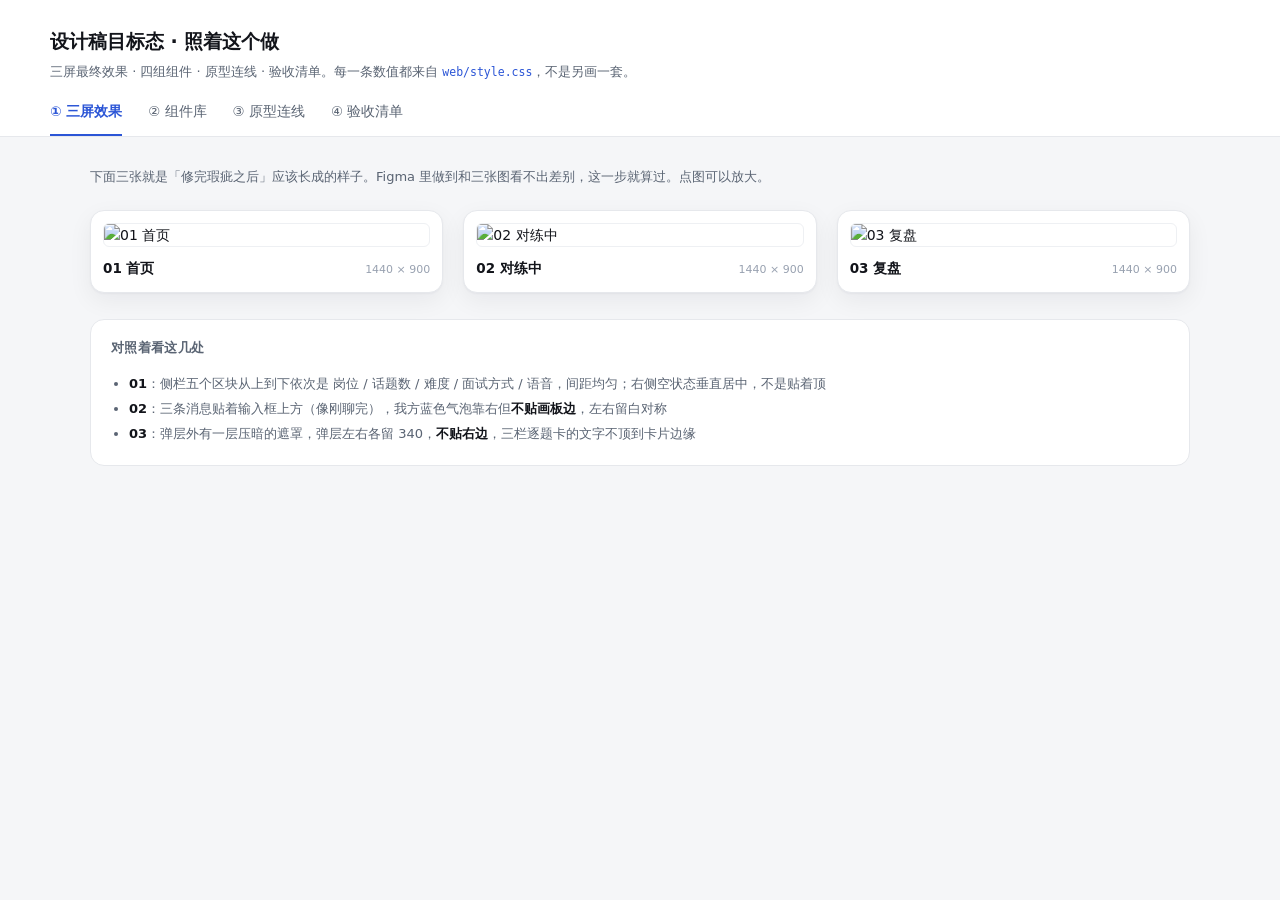
==== dev/目标效果.src.html @ 5d8ef926 "docs(figma): 修正 tagline 误加题号；组件库 Button 收敛为 4 个变体" ====
<!DOCTYPE html>
<html lang="zh-CN">
<head>
<meta charset="utf-8">
<meta name="viewport" content="width=device-width, initial-scale=1">
<title>设计稿目标态 · 面试陪练 Agent</title>
<style>
  :root{
    --bg:#f5f6f8; --panel:#fff; --line:#e6e8ec; --line2:#eef0f3;
    --ink:#12141a; --ink2:#5a6473; --ink3:#98a1b0;
    --accent:#2b55d6; --accent-soft:#eef2ff;
    --amber:#a16207; --amber-bg:#fef7e0;
    --violet:#6d28d9; --violet-bg:#f4ecff;
    --green:#067a5b; --green-bg:#e3f7ef;
    --gray:#4b5563; --gray-bg:#eef0f3;
    --red:#b42318;
    --shadow:0 1px 2px rgba(16,24,40,.04), 0 8px 24px rgba(16,24,40,.06);
  }
  *{box-sizing:border-box}
  html,body{margin:0; padding:0}
  body{
    background:var(--bg); color:var(--ink);
    font-family:"PingFang SC","Microsoft YaHei","Segoe UI",system-ui,sans-serif;
    font-size:14px; line-height:1.6; -webkit-font-smoothing:antialiased;
  }

  header{
    background:var(--panel); border-bottom:1px solid var(--line);
    padding:26px 40px 0;
  }
  .head-in{max-width:1180px; margin:0 auto}
  header h1{font-size:19px; font-weight:600; margin:0}
  header p{color:var(--ink2); font-size:13px; margin:6px 0 0}
  .tabs{display:flex; gap:26px; max-width:1180px; margin:20px auto 0}
  .tabs button{
    background:none; border:none; padding:0 0 13px; cursor:pointer;
    font-family:inherit; font-size:13.5px; color:var(--ink2);
    border-bottom:2px solid transparent; transition:.15s;
  }
  .tabs button:hover{color:var(--ink)}
  .tabs button.on{color:var(--accent); border-bottom-color:var(--accent); font-weight:600}

  main{max-width:1180px; margin:0 auto; padding:30px 40px 80px}
  section{display:none}
  section.on{display:block}
  .lead{color:var(--ink2); font-size:13px; margin:0 0 22px; max-width:760px}

  .shots{display:grid; grid-template-columns:repeat(3,1fr); gap:20px}
  .shot{
    background:var(--panel); border:1px solid var(--line); border-radius:14px;
    padding:12px; box-shadow:var(--shadow); cursor:zoom-in; transition:.18s;
  }
  .shot:hover{transform:translateY(-2px); border-color:#c9d2e6}
  .shot img{width:100%; height:auto; display:block; border-radius:6px; border:1px solid var(--line2)}
  .shot .cap{display:flex; align-items:baseline; gap:8px; margin-top:11px}
  .shot .cap b{font-size:13.5px; font-weight:600}
  .shot .cap span{font-size:11px; color:var(--ink3); margin-left:auto}

  .checks{margin-top:26px; background:var(--panel); border:1px solid var(--line); border-radius:14px; padding:18px 20px}
  .checks h3{font-size:13px; font-weight:600; margin:0 0 12px; color:var(--ink2); letter-spacing:.3px}
  .checks ul{margin:0; padding-left:18px; color:var(--ink2); font-size:13px; line-height:1.95}
  .checks b{color:var(--ink); font-weight:600}

  .spec{
    background:var(--panel); border:1px solid var(--line); border-radius:14px;
    padding:20px 22px; margin-bottom:18px;
  }
  .spec-h{display:flex; align-items:baseline; gap:10px; margin-bottom:18px}
  .spec-h b{font-size:15px; font-weight:600}
  .spec-h span{font-size:12px; color:var(--ink3)}
  .spec-h code{font-family:ui-monospace,Consolas,monospace; font-size:11.5px; color:var(--accent); background:var(--accent-soft); padding:2px 7px; border-radius:5px; margin-left:auto}
  .items{display:flex; flex-wrap:wrap; gap:26px; align-items:flex-start}
  .item{display:flex; flex-direction:column; gap:9px}
  .item i{font-style:normal; font-size:11px; color:var(--ink3); letter-spacing:.2px}
  .item.wide{width:100%}

  .btn{font-family:inherit; cursor:default; transition:none}
  .btn.primary{
    background:var(--accent); color:#fff; border:none; border-radius:10px;
    padding:11px 26px; font-size:13.5px; font-weight:600;
  }
  .btn.primary[disabled]{background:#b9c2d6}
  .btn.ghost{
    background:#fff; color:var(--ink2); border:1px solid var(--line);
    border-radius:10px; height:46px; padding:0 15px; font-size:13px;
  }
  .btn.ghost.on{background:var(--amber-bg); border-color:#f0d9a8; color:var(--amber)}
  .btn.ghost.danger{color:var(--red); border-color:#f2d4d1}
  .btn.mini{
    background:#fff; color:var(--ink2); border:1px solid var(--line);
    border-radius:9px; height:33px; padding:0 9px; font-size:11.5px;
  }
  .btn.mini.on{background:var(--accent-soft); border-color:#c5d2f8; color:var(--accent)}

  .seg{display:grid; gap:5px; width:190px}
  .seg.c3{grid-template-columns:repeat(3,1fr)}
  .seg.c4{grid-template-columns:repeat(4,1fr)}
  .seg button{
    font-family:inherit; border:1px solid var(--line); background:#fff; color:var(--ink2);
    border-radius:9px; padding:8px 4px; font-size:12px; cursor:default;
  }
  .seg.c4 button{padding:7px 0}
  .seg button.on{background:var(--accent-soft); border-color:#c5d2f8; color:var(--accent); font-weight:600}

  .chatbox{display:flex; flex-direction:column; gap:18px; width:100%; max-width:640px}
  .msg{display:flex; gap:10px}
  .msg.me{flex-direction:row-reverse}
  .avatar{
    width:30px; height:30px; flex:none; border-radius:9px;
    display:grid; place-items:center; font-size:11.5px; font-weight:600;
  }
  .msg.agent .avatar{background:#eef1f6; color:#435066}
  .msg.me .avatar{background:var(--accent-soft); color:var(--accent)}
  .col{min-width:0; max-width:78%; display:flex; flex-direction:column}
  .msg.me .col{align-items:flex-end}
  .tagline{display:flex; align-items:center; gap:7px; margin:0 0 6px 2px; font-size:10.5px; color:var(--ink3)}
  .tag{
    font-size:10px; padding:2px 7px; border-radius:99px;
    background:var(--accent-soft); color:var(--accent); letter-spacing:.3px;
  }
  .tag.probe{background:var(--amber-bg); color:var(--amber)}
  .tag.clarify{background:var(--gray-bg); color:var(--gray)}
  .tag.switch{background:var(--violet-bg); color:var(--violet)}
  .tag.close{background:var(--green-bg); color:var(--green)}
  .bubble{padding:12px 15px; border-radius:13px; font-size:14.5px; line-height:1.72}
  .msg.agent .bubble{background:#fff; border:1px solid var(--line); border-top-left-radius:5px}
  .msg.me .bubble{background:var(--accent); color:#fff; border-top-right-radius:5px}

  .composer{display:flex; align-items:flex-end; gap:10px; width:100%; max-width:640px}
  .mic{
    width:46px; height:46px; flex:none; border-radius:14px; border:1px solid var(--line);
    background:#fff; display:grid; place-items:center; color:var(--ink2);
  }
  .mic.rec{background:var(--accent); border-color:var(--accent); color:#fff}
  .input{
    flex:1; min-height:46px; border:1px solid var(--line); border-radius:14px;
    background:#fff; padding:12px 14px; font-size:13.5px; color:var(--ink3);
    display:flex; align-items:center;
  }

  .flow{display:grid; grid-template-columns:1fr 116px 1fr 116px 1fr; align-items:start; margin-top:6px}
  .flow .node{min-width:0}
  .flow .node .ph{
    background:var(--panel); border:1px solid var(--line); border-radius:12px;
    aspect-ratio:16/10; overflow:hidden; box-shadow:var(--shadow);
  }
  .flow .node img{width:100%; height:100%; object-fit:cover; object-position:top center; display:block}
  .flow .node p{margin:9px 0 0; text-align:center; font-size:12px; color:var(--ink2)}
  .flow .node p b{display:block; color:var(--ink); font-size:13px; font-weight:600; margin-bottom:2px}
  .arrow{padding:58px 6px 0; text-align:center}
  .arrow svg{width:100%; height:24px; display:block}
  .arrow span{font-size:11px; color:var(--ink2); display:block; margin-top:3px; letter-spacing:.2px; white-space:nowrap}

  table{width:100%; border-collapse:collapse; font-size:12.5px; margin-top:4px}
  th,td{text-align:left; padding:9px 10px; border-bottom:1px solid var(--line2); vertical-align:top}
  th{color:var(--ink3); font-weight:500; font-size:11.5px; letter-spacing:.3px}
  td b{font-weight:600}
  td code, .mono{font-family:ui-monospace,Consolas,monospace; font-size:11.5px; color:var(--accent)}
  tr:last-child td{border-bottom:none}

  .note{
    background:var(--accent-soft); border:1px solid #c5d2f8; border-radius:12px;
    padding:13px 16px; font-size:12.5px; color:#20408f; line-height:1.7; margin-bottom:20px;
  }
  .note b{font-weight:600}

  #lb{
    position:fixed; inset:0; background:rgba(10,13,20,.86); display:none;
    align-items:center; justify-content:center; z-index:99; padding:30px; cursor:zoom-out;
  }
  #lb.on{display:flex}
  #lb img{max-width:100%; max-height:100%; border-radius:6px; box-shadow:0 20px 60px rgba(0,0,0,.4)}

  @media (max-width:980px){
    header{padding:20px 20px 0} main{padding:22px 20px 60px}
    .shots{grid-template-columns:1fr}
    .flow{grid-template-columns:1fr; gap:12px}
    .arrow{padding:0}
    .arrow svg{display:none}
    .arrow span{font-size:11.5px; color:var(--accent); margin:0}
  }
</style>
</head>
<body>

<header>
  <div class="head-in">
    <h1>设计稿目标态 · 照着这个做</h1>
    <p>三屏最终效果 · 四组组件 · 原型连线 · 验收清单。每一条数值都来自 <code class="mono">web/style.css</code>，不是另画一套。</p>
  </div>
  <div class="tabs">
    <button class="on" data-t="s1">① 三屏效果</button>
    <button data-t="s2">② 组件库</button>
    <button data-t="s3">③ 原型连线</button>
    <button data-t="s4">④ 验收清单</button>
  </div>
</header>

<main>

<section id="s1" class="on">
  <p class="lead">下面三张就是「修完瑕疵之后」应该长成的样子。Figma 里做到和三张图看不出差别，这一步就算过。点图可以放大。</p>

  <div class="shots">
    <div class="shot" data-full="01-屏@2x.png">
      <img src="01-屏@2x.png" alt="01 首页">
      <div class="cap"><b>01 首页</b><span>1440 × 900</span></div>
    </div>
    <div class="shot" data-full="02-屏@2x.png">
      <img src="02-屏@2x.png" alt="02 对练中">
      <div class="cap"><b>02 对练中</b><span>1440 × 900</span></div>
    </div>
    <div class="shot" data-full="03-屏@2x.png">
      <img src="03-屏@2x.png" alt="03 复盘">
      <div class="cap"><b>03 复盘</b><span>1440 × 900</span></div>
    </div>
  </div>

  <div class="checks">
    <h3>对照着看这几处</h3>
    <ul>
      <li><b>01</b>：侧栏五个区块从上到下依次是 岗位 / 话题数 / 难度 / 面试方式 / 语音，间距均匀；右侧空状态垂直居中，不是贴着顶</li>
      <li><b>02</b>：三条消息贴着输入框上方（像刚聊完），我方蓝色气泡靠右但<b>不贴画板边</b>，左右留白对称</li>
      <li><b>03</b>：弹层外有一层压暗的遮罩，弹层左右各留 340，<b>不贴右边</b>，三栏逐题卡的文字不顶到卡片边缘</li>
    </ul>
  </div>
</section>

<section id="s2">
  <div class="note">
    <b>抽组件的本质不是「把按钮变成组件」</b>，而是让同一个按钮有多个状态，改一处三屏都变。同一个 Type 的几个状态<b>只改颜色</b>，尺寸和 Padding 必须一模一样——不然做不了 Smart animate。高度按你现在画布上的值统一就行（都是 36 就都保持 36），不用去追产品里的 41 / 46。
  </div>

  <div class="spec">
    <div class="spec-h"><b>Button</b><span>4 个变体 · Type × State 两个属性 · 圆角 10</span><code>Type / State</code></div>
    <div class="items">
      <div class="item"><button class="btn primary">开始对练</button><i>Type=primary, State=default · #2B55D6</i></div>
      <div class="item"><button class="btn primary" style="background:#2449BE">开始对练</button><i>Type=primary, State=hover · #2449BE</i></div>
      <div class="item"><button class="btn primary" disabled>开始对练</button><i>Type=primary, State=disabled · #B9C2D6</i></div>
      <div class="item"><button class="btn ghost">暂停</button><i>Type=ghost, State=default · 白底描边</i></div>
    </div>
  </div>

  <div class="spec">
    <div class="spec-h"><b>Seg</b><span>分段控件 · 2 变体 · 圆角 9</span><code>State</code></div>
    <div class="items">
      <div class="item">
        <div class="seg c3"><button>简单</button><button class="on">标准</button><button>困难</button></div>
        <i>3 列 · State=on 落在中间</i>
      </div>
      <div class="item">
        <div class="seg c4"><button>6</button><button class="on">8</button><button>10</button><button>12</button></div>
        <i>4 列 · 话题数 · padding 7/0</i>
      </div>
      <div class="item">
        <div class="seg" style="grid-template-columns:repeat(2,1fr); width:190px"><button class="on">体验式</button><button>正式</button></div>
        <i>2 列 · 面试方式</i>
      </div>
    </div>
  </div>

  <div class="spec">
    <div class="spec-h"><b>Message</b><span>气泡 · 6 变体 · 圆角 13</span><code>Who / Tag</code></div>
    <div class="chatbox">
      <div class="msg agent">
        <div class="avatar">面</div>
        <div class="col">
          <div class="tagline"><span class="tag">提问</span></div>
          <div class="bubble">先说说你在面试陪练这个项目里，具体负责哪一块？</div>
        </div>
      </div>
      <div class="msg agent">
        <div class="avatar">面</div>
        <div class="col">
          <div class="tagline"><span class="tag probe">追问</span></div>
          <div class="bubble">这个数含不含未登录的访客？</div>
        </div>
      </div>
      <div class="msg agent">
        <div class="avatar">面</div>
        <div class="col">
          <div class="tagline"><span class="tag clarify">澄清</span></div>
          <div class="bubble">你是想问埋点的口径，还是数据来源？</div>
        </div>
      </div>
      <div class="msg agent">
        <div class="avatar">面</div>
        <div class="col">
          <div class="tagline"><span class="tag switch">换题</span></div>
          <div class="bubble">好，那换个方向：这个项目上线后你收到过什么反对意见？</div>
        </div>
      </div>
      <div class="msg agent">
        <div class="avatar">面</div>
        <div class="col">
          <div class="tagline"><span class="tag close">收尾</span></div>
          <div class="bubble">今天就到这儿，复盘我整理好了，你看看下一步练什么。</div>
        </div>
      </div>
      <div class="msg me">
        <div class="avatar">你</div>
        <div class="col">
          <div class="bubble">400 是当天有答题行为的去重用户，不含只打开首页的。</div>
        </div>
      </div>
    </div>
    <table style="margin-top:18px">
      <tr><th>属性</th><th>值</th><th>视觉差异</th></tr>
      <tr><td><b>Who</b></td><td><code>agent</code> / <code>me</code></td><td>agent 白底描边、左上角改 5；me 蓝底白字、右上角改 5、头像换浅蓝底蓝字「你」</td></tr>
      <tr><td><b>Tag</b></td><td><code>提问</code> / <code>追问</code> / <code>澄清</code> / <code>换题</code> / <code>收尾</code></td><td>蓝灰 / 琥珀 / 灰 / 紫 / 绿五种小胶囊，在气泡左上方一行；me 这一侧没有这行</td></tr>
    </table>
  </div>

  <div class="spec">
    <div class="spec-h"><b>Composer</b><span>1 个 · 不拆变体</span><code>—</code></div>
    <div class="composer">
      <div class="mic rec">
        <svg width="19" height="19" viewBox="0 0 24 24" fill="none" stroke="currentColor" stroke-width="2" stroke-linecap="round">
          <rect x="9" y="3" width="6" height="11" rx="3"/><path d="M5 11a7 7 0 0 0 14 0"/><path d="M12 18v3"/>
        </svg>
      </div>
      <div class="input">按空格开始说话，或者直接打字…</div>
      <button class="btn ghost" style="height:46px; padding:0 13px">发送</button>
    </div>
  </div>
</section>

<section id="s3">
  <p class="lead">三条线，Prototype 模式里拖。连完之后点「演示」按钮（右上角 ▶），三屏能真的点通——这是作品集里唯一「会动」的东西，面试官一定会点。</p>

  <div class="flow">
    <div class="node">
      <div class="ph"><img src="01-屏@2x.png" alt=""></div>
      <p><b>01 首页</b>起点</p>
    </div>
    <div class="arrow">
      <svg viewBox="0 0 108 26" fill="none"><path d="M2 13h96" stroke="#2b55d6" stroke-width="1.5" stroke-dasharray="4 3"/><path d="M92 7l9 6-9 6" stroke="#2b55d6" stroke-width="1.5" stroke-linecap="round" stroke-linejoin="round"/></svg>
      <span>点「开始对练」</span>
    </div>
    <div class="node">
      <div class="ph"><img src="02-屏@2x.png" alt=""></div>
      <p><b>02 对练中</b></p>
    </div>
    <div class="arrow">
      <svg viewBox="0 0 108 26" fill="none"><path d="M2 13h96" stroke="#2b55d6" stroke-width="1.5" stroke-dasharray="4 3"/><path d="M92 7l9 6-9 6" stroke="#2b55d6" stroke-width="1.5" stroke-linecap="round" stroke-linejoin="round"/></svg>
      <span>点「结束」</span>
    </div>
    <div class="node">
      <div class="ph"><img src="03-屏@2x.png" alt=""></div>
      <p><b>03 复盘</b></p>
    </div>
  </div>

  <div class="checks" style="margin-top:30px">
    <h3>第三屏还要补一条回路</h3>
    <ul>
      <li>03 的「再来一场」→ 回到 <b>01</b>，交互动画选 <b>Instant</b>（这是重新开始，不该有过渡）</li>
      <li>点「正式」切到「体验式」这种同一屏内的状态变化，用 <b>Change to</b>，不要新开一条线</li>
      <li>连线时拖的是<b>真实按钮</b>，不是插件生成的透明「热区」图层——热区在演示时点不到任何反馈</li>
    </ul>
  </div>
</section>

<section id="s4">
  <p class="lead">十条，全过就算这版设计稿结束。前四条在画布上看，5–7 条得选中图层看右侧面板，8–10 条在 Assets 面板和演示模式里验。</p>

  <div class="spec">
    <div class="spec-h"><b>验收清单</b><span>照着核，不用猜</span></div>
    <table>
      <tr><th style="width:34px">#</th><th style="width:280px">检查什么</th><th>通过标准</th></tr>
      <tr><td>1</td><td>三屏都在，各自 1440×900</td><td>选中每个 frame，右侧 W=1440 H=900，且三屏在同一个 Page 里</td></tr>
      <tr><td>2</td><td>03 有遮罩</td><td>弹层外面是压暗的（38% 深色），不是原色</td></tr>
      <tr><td>3</td><td>03 弹层居中</td><td>W=760、X=340、Y=125，左右各留 340</td></tr>
      <tr><td>4</td><td>02 消息列居中</td><td>承载消息那层 W=760、X=340，蓝气泡不贴画板边</td></tr>
      <tr><td>5</td><td>字体没掉</td><td>选中任意文字，字体是 Noto Sans SC 或微软雅黑，没有红叹号</td></tr>
      <tr><td>6</td><td>卡片有 Auto Layout</td><td>选中侧栏卡片，右侧有 Auto layout 区，不是只有一个 +</td></tr>
      <tr><td>7</td><td>颜色是样式</td><td>Fill 显示 <code>accent</code> / <code>panel</code> 这类名字，不是 #2B55D6</td></tr>
      <tr><td>8</td><td>Assets 里有四组组件</td><td>Button / Seg / Message / Composer 都在，且变体数对得上</td></tr>
      <tr><td>9</td><td>三屏用的是实例</td><td>点 01 屏的「开始对练」，图层是空心菱形（实例，不是散图层）；改主组件颜色，三屏跟着变</td></tr>
      <tr><td>10</td><td>演示能点通</td><td>右上角 ▶ 进演示，01 → 02 → 03 → 01 一路点得下去</td></tr>
    </table>
  </div>

  <div class="note" style="margin-top:22px; background:#f0f7f3; border-color:#bfe3d2; color:#0c5a42">
    <b>第 8–10 条没做之前，别在封面写「可点击原型 + 4 组组件」。</b>封面是面试官打开文件第一眼看到、也是唯一会读完的东西，上面写的每一项他都会顺手验一下——验不过比不写更糟。
  </div>
</section>

</main>

<div id="lb"><img src="" alt=""></div>

<script>
  const tabs = document.querySelectorAll('.tabs button');
  const secs = document.querySelectorAll('main section');
  tabs.forEach(b => b.addEventListener('click', () => {
    tabs.forEach(x => x.classList.toggle('on', x === b));
    secs.forEach(s => s.classList.toggle('on', s.id === b.dataset.t));
    window.scrollTo({ top: 0, behavior: 'smooth' });
  }));

  const lb = document.getElementById('lb');
  const lbImg = lb.querySelector('img');
  document.querySelectorAll('.shot').forEach(el => {
    el.addEventListener('click', () => {
      lbImg.src = el.dataset.full;
      lb.classList.add('on');
    });
  });
  lb.addEventListener('click', () => lb.classList.remove('on'));
  document.addEventListener('keydown', e => {
    if (e.key === 'Escape') lb.classList.remove('on');
  });
</script>
</body>
</html>
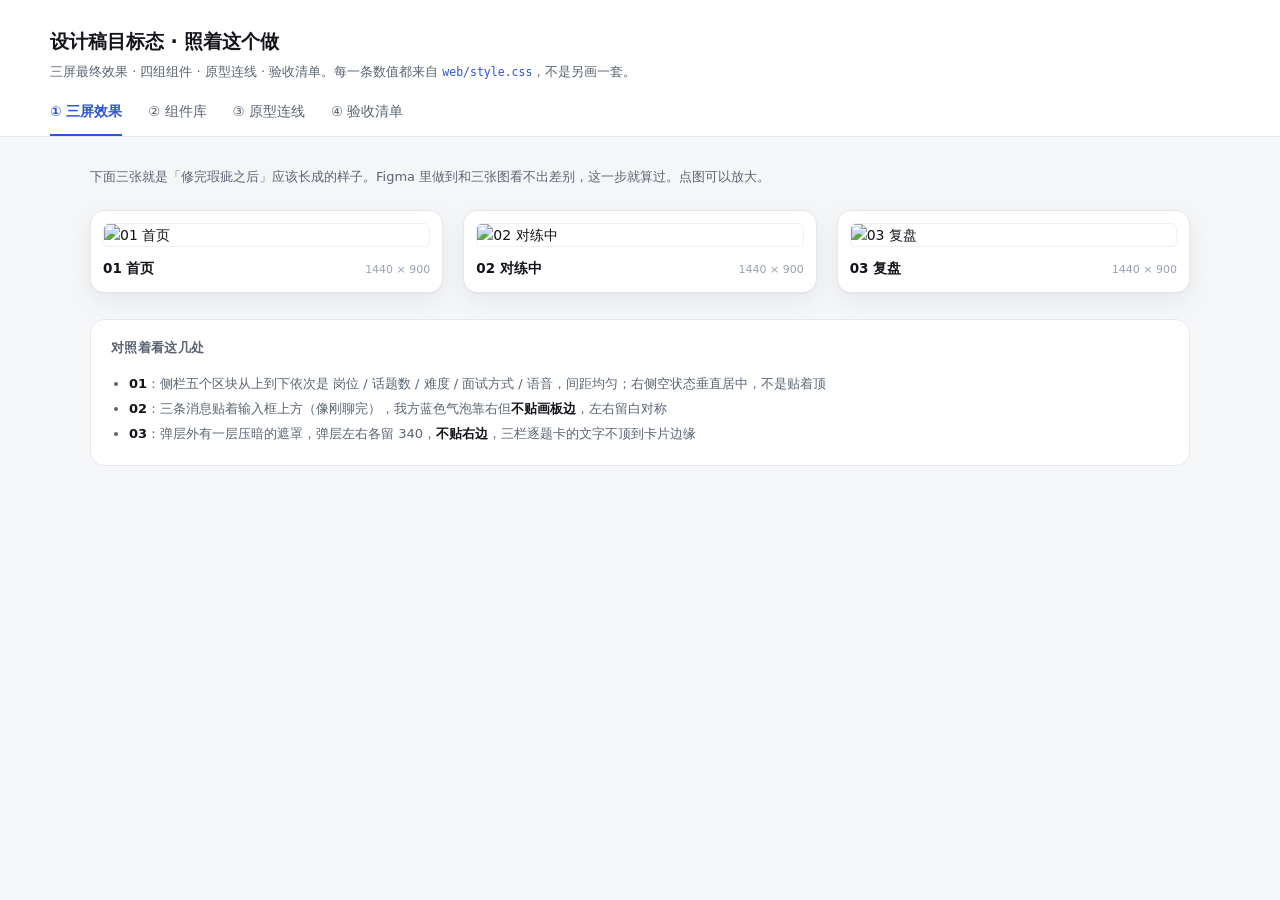
==== commit b65a0213: "docs(figma): Message 交付口径收敛为 2 个基础变体，Tag 降为加分项" ====
--- a/dev/目标效果.src.html
+++ b/dev/目标效果.src.html
@@ -260,7 +260,7 @@
   </div>
 
   <div class="spec">
-    <div class="spec-h"><b>Message</b><span>气泡 · 6 变体 · 圆角 13</span><code>Who / Tag</code></div>
+    <div class="spec-h"><b>Message</b><span>下面是完整 6 种形态，交付做 2 个基础变体 · 圆角 13</span><code>Who / Tag</code></div>
     <div class="chatbox">
       <div class="msg agent">
         <div class="avatar">面</div>
@@ -309,6 +309,7 @@
       <tr><td><b>Who</b></td><td><code>agent</code> / <code>me</code></td><td>agent 白底描边、左上角改 5；me 蓝底白字、右上角改 5、头像换浅蓝底蓝字「你」</td></tr>
       <tr><td><b>Tag</b></td><td><code>提问</code> / <code>追问</code> / <code>澄清</code> / <code>换题</code> / <code>收尾</code></td><td>蓝灰 / 琥珀 / 灰 / 紫 / 绿五种小胶囊，在气泡左上方一行；me 这一侧没有这行</td></tr>
     </table>
+    <p class="lead" style="margin-top:14px"><b>交付只做两个基础变体</b>（<code>agent</code> 白气泡 + <code>me</code> 蓝气泡），Tag 那四个胶囊属于加分项。理由：界面上那行胶囊在三屏里已经是矢量图，组件库里不做也不缺；而「会不会做变体」这件事，Button 的 <code>Type × State</code> 已经证明了。</p>
   </div>
 
   <div class="spec">
@@ -375,7 +376,7 @@
       <tr><td>5</td><td>字体没掉</td><td>选中任意文字，字体是 Noto Sans SC 或微软雅黑，没有红叹号</td></tr>
       <tr><td>6</td><td>卡片有 Auto Layout</td><td>选中侧栏卡片，右侧有 Auto layout 区，不是只有一个 +</td></tr>
       <tr><td>7</td><td>颜色是样式</td><td>Fill 显示 <code>accent</code> / <code>panel</code> 这类名字，不是 #2B55D6</td></tr>
-      <tr><td>8</td><td>Assets 里有四组组件</td><td>Button / Seg / Message / Composer 都在，且变体数对得上</td></tr>
+      <tr><td>8</td><td>Assets 里有四组组件</td><td>Button / Seg / Message / Composer 都在；Button 右侧能看到 Type / State 两个下拉</td></tr>
       <tr><td>9</td><td>三屏用的是实例</td><td>点 01 屏的「开始对练」，图层是空心菱形（实例，不是散图层）；改主组件颜色，三屏跟着变</td></tr>
       <tr><td>10</td><td>演示能点通</td><td>右上角 ▶ 进演示，01 → 02 → 03 → 01 一路点得下去</td></tr>
     </table>
